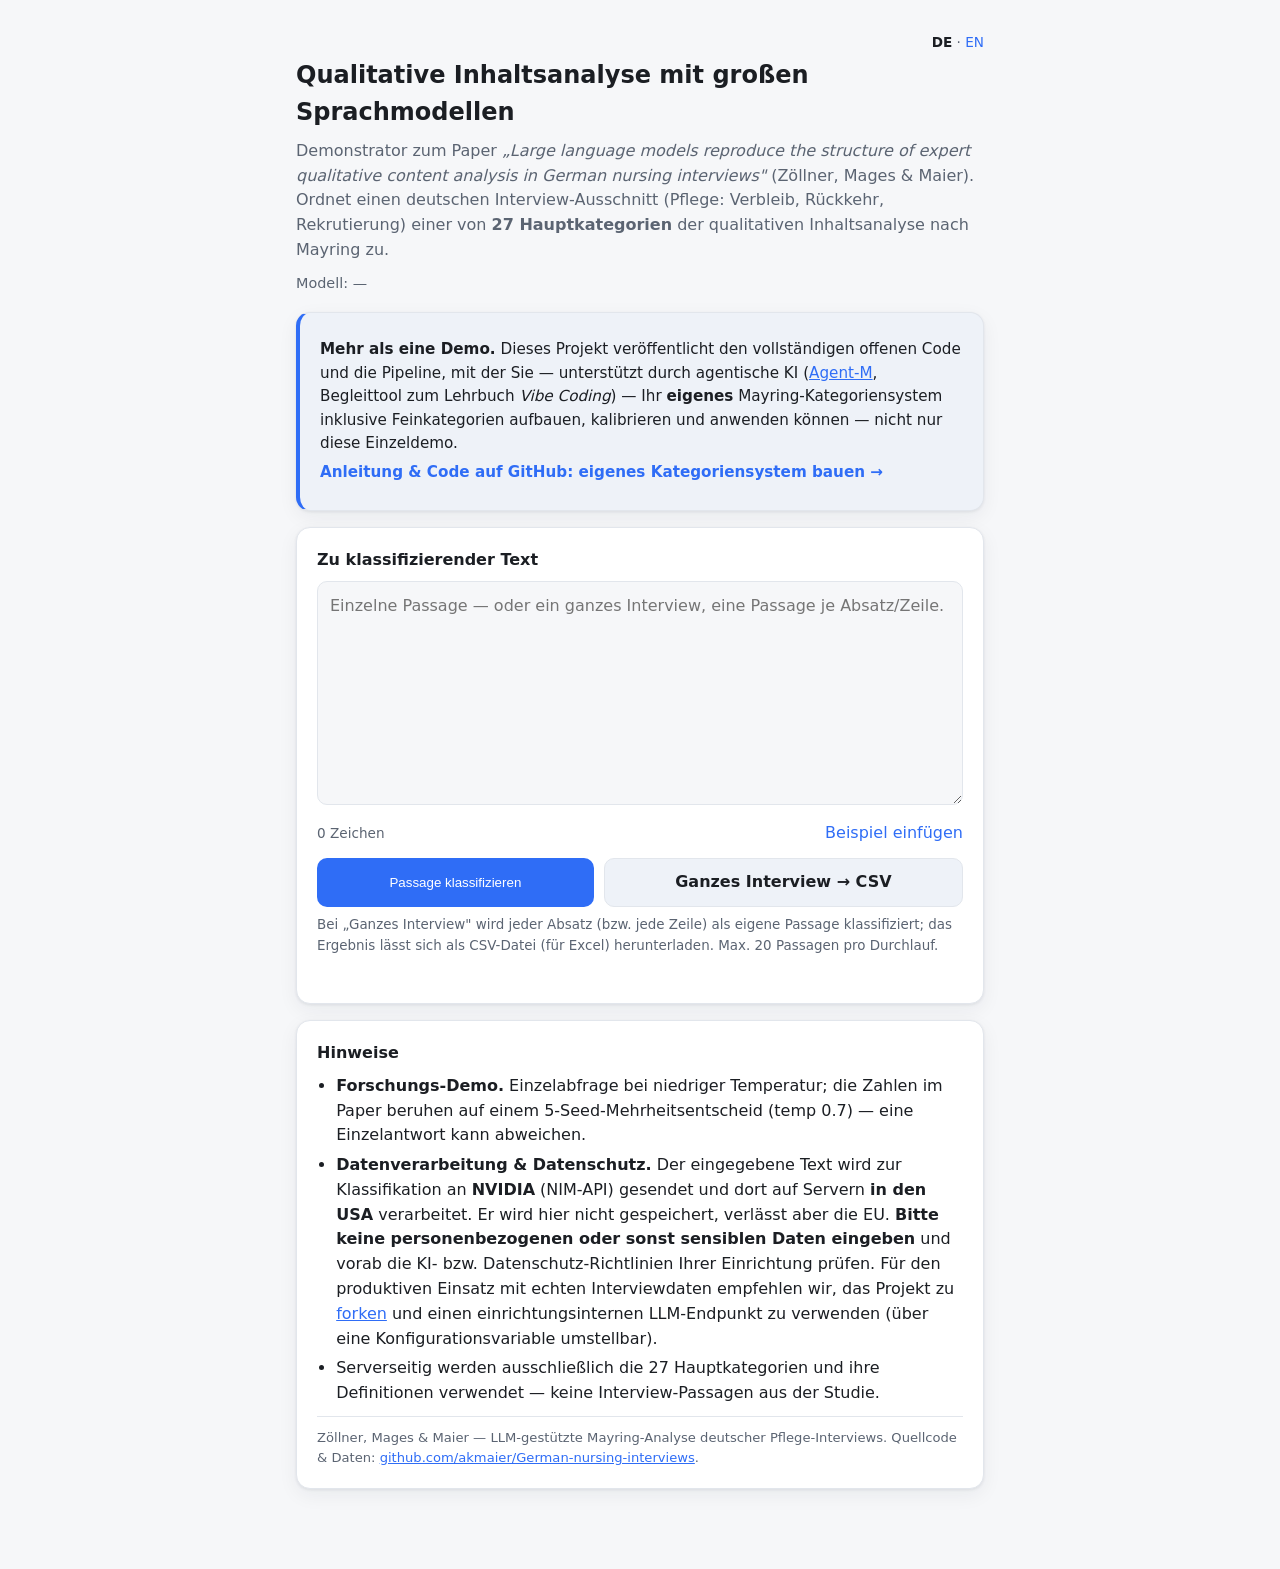
==== index.html @ 36182e56 "Pages: English variant (/en/) + i18n client + language switcher Co-Authored-By: Claude Opus 4.8 <nor" ====
<!DOCTYPE html>
<html lang="de">
<head>
<meta charset="utf-8">
<meta name="viewport" content="width=device-width, initial-scale=1">
<title>Qualitative Inhaltsanalyse mit LLMs — Demonstrator</title>
<meta name="description" content="Demonstrator zum Paper „Large language models reproduce the structure of expert qualitative content analysis in German nursing interviews" — ordnet deutschen Pflege-Interviewtext einer von 27 Mayring-Hauptkategorien zu.">
<link rel="stylesheet" href="./style.css">
<!-- Cloudflare Turnstile (loaded only if a site key is configured) -->
<script src="https://challenges.cloudflare.com/turnstile/v0/api.js?onload=onTurnstileReady&render=explicit" async defer></script>
</head>
<body>
<main class="wrap">
  <nav class="lang"><strong>DE</strong> · <a href="en/">EN</a></nav>
  <header>
    <h1>Qualitative Inhaltsanalyse mit großen Sprachmodellen</h1>
    <p class="sub">Demonstrator zum Paper <em>„Large language models reproduce the structure of expert
       qualitative content analysis in German nursing interviews"</em> (Zöllner, Mages &amp; Maier).
       Ordnet einen deutschen Interview-Ausschnitt (Pflege: Verbleib, Rückkehr, Rekrutierung)
       einer von <strong>27 Hauptkategorien</strong> der qualitativen Inhaltsanalyse nach Mayring zu.</p>
    <p class="model-line">Modell: <span id="model">…</span></p>
  </header>

  <section class="card keymsg">
    <p><strong>Mehr als eine Demo.</strong> Dieses Projekt veröffentlicht den vollständigen offenen Code und
       die Pipeline, mit der Sie — unterstützt durch agentische KI
       (<a href="https://github.com/akmaier/agent-m" target="_blank" rel="noopener">Agent&#8209;M</a>,
       Begleittool zum Lehrbuch <em>Vibe Coding</em>) — Ihr <strong>eigenes</strong> Mayring&#8209;Kategoriensystem
       inklusive Feinkategorien aufbauen, kalibrieren und anwenden können — nicht nur diese Einzeldemo.</p>
    <p><a class="keylink" href="https://github.com/akmaier/German-nursing-interviews#build-your-own-mayring-category-system-fork--agentic-pipeline"
       target="_blank" rel="noopener">Anleitung &amp; Code auf GitHub: eigenes Kategoriensystem bauen →</a></p>
  </section>

  <section class="card">
    <label for="text" class="lbl">Zu klassifizierender Text</label>
    <textarea id="text" rows="8" maxlength="20000"
      placeholder="Einzelne Passage — oder ein ganzes Interview, eine Passage je Absatz/Zeile."></textarea>
    <div class="row">
      <span id="counter" class="counter">0 Zeichen</span>
      <button id="example" type="button" class="link">Beispiel einfügen</button>
    </div>

    <div id="turnstile" class="turnstile"></div>

    <div class="btns">
      <button id="go" type="button" class="primary">Passage klassifizieren</button>
      <button id="goBatch" type="button" class="secondary">Ganzes Interview → CSV</button>
    </div>
    <p class="hint">Bei „Ganzes Interview" wird jeder Absatz (bzw. jede Zeile) als eigene Passage klassifiziert;
       das Ergebnis lässt sich als CSV-Datei (für Excel) herunterladen. Max. <span id="maxBatch">20</span> Passagen pro Durchlauf.</p>
    <p id="status" class="status" role="status" aria-live="polite"></p>
  </section>

  <section id="result" class="card result hidden" aria-live="polite"></section>

  <section id="batchResult" class="card result hidden" aria-live="polite"></section>

  <section class="card info">
    <h2>Hinweise</h2>
    <ul>
      <li><strong>Forschungs-Demo.</strong> Einzelabfrage bei niedriger Temperatur; die Zahlen im Paper
          beruhen auf einem 5-Seed-Mehrheitsentscheid (temp 0.7) — eine Einzelantwort kann abweichen.</li>
      <li><strong>Datenverarbeitung &amp; Datenschutz.</strong> Der eingegebene Text wird zur Klassifikation
          an <strong>NVIDIA</strong> (NIM-API) gesendet und dort auf Servern <strong>in den USA</strong>
          verarbeitet. Er wird hier nicht gespeichert, verlässt aber die EU. <strong>Bitte keine
          personenbezogenen oder sonst sensiblen Daten eingeben</strong> und vorab die KI- bzw.
          Datenschutz-Richtlinien Ihrer Einrichtung prüfen. Für den produktiven Einsatz mit echten
          Interviewdaten empfehlen wir, das Projekt zu
          <a href="https://github.com/akmaier/German-nursing-interviews" target="_blank" rel="noopener">forken</a>
          und einen einrichtungsinternen LLM-Endpunkt zu verwenden (über eine Konfigurationsvariable umstellbar).</li>
      <li>Serverseitig werden ausschließlich die 27 Hauptkategorien und ihre Definitionen verwendet — keine
          Interview-Passagen aus der Studie.</li>
    </ul>
    <p class="foot">
      Zöllner, Mages &amp; Maier — LLM-gestützte Mayring-Analyse deutscher Pflege-Interviews.
      Quellcode &amp; Daten: <a id="repo" href="https://github.com/akmaier/German-nursing-interviews" target="_blank" rel="noopener">github.com/akmaier/German-nursing-interviews</a>.
    </p>
  </section>
</main>
<script src="./app.js"></script>
</body>
</html>
---- style.css ----
:root{
  --bg:#f6f7f9; --fg:#1b1e23; --muted:#5b6472; --card:#ffffff; --border:#e2e6ec;
  --accent:#2f6df6; --accent-fg:#ffffff; --ok:#1a7f5a; --warn:#b4472b; --chip:#eef2f8;
  --shadow:0 1px 3px rgba(20,30,50,.08),0 6px 20px rgba(20,30,50,.06);
}
@media (prefers-color-scheme:dark){
  :root{
    --bg:#0f1115; --fg:#e7eaf0; --muted:#9aa4b2; --card:#171a21; --border:#262b34;
    --accent:#5a8bff; --accent-fg:#0b1220; --ok:#54d1a0; --warn:#ff8a66; --chip:#1d222c;
    --shadow:0 1px 3px rgba(0,0,0,.5);
  }
}
*{box-sizing:border-box}
body{margin:0;background:var(--bg);color:var(--fg);
  font:16px/1.55 system-ui,-apple-system,"Segoe UI",Roboto,sans-serif}
.wrap{max-width:720px;margin:0 auto;padding:32px 16px 64px}
header h1{font-size:1.5rem;margin:0 0 .3em}
.sub{color:var(--muted);margin:.2em 0 .6em}
.model-line{color:var(--muted);font-size:.9rem;margin:0 0 1.2em}
.card{background:var(--card);border:1px solid var(--border);border-radius:14px;
  padding:20px;margin:16px 0;box-shadow:var(--shadow)}
.lbl{display:block;font-weight:600;margin-bottom:8px}
textarea{width:100%;resize:vertical;border:1px solid var(--border);border-radius:10px;
  padding:12px;background:var(--bg);color:var(--fg);font:inherit}
textarea:focus{outline:2px solid var(--accent);border-color:transparent}
.row{display:flex;justify-content:space-between;align-items:center;margin:8px 0 4px}
.counter{color:var(--muted);font-size:.85rem}
.link{background:none;border:none;color:var(--accent);cursor:pointer;font:inherit;padding:0}
.link:hover{text-decoration:underline}
.turnstile{margin:12px 0;min-height:0}
.primary{margin-top:10px;width:100%;background:var(--accent);color:var(--accent-fg);
  border:none;border-radius:10px;padding:13px 16px;font:600 1rem/1 inherit;cursor:pointer}
.primary:disabled{opacity:.55;cursor:not-allowed}
.status{min-height:1.2em;margin:.6em 0 0;color:var(--muted);font-size:.92rem}
.status.err{color:var(--warn)}
.hidden{display:none}
.result h2{margin:0 0 .3em;font-size:1.05rem;color:var(--muted);font-weight:600}
.cat-id{font:600 .8rem/1 ui-monospace,monospace;color:var(--muted)}
.cat-name{font-size:1.35rem;font-weight:700;margin:.15em 0}
.chip{display:inline-block;background:var(--chip);border:1px solid var(--border);
  border-radius:999px;padding:3px 10px;font-size:.8rem;color:var(--muted);margin:.2em 0}
.def{color:var(--muted);margin:.5em 0}
.begr{border-left:3px solid var(--accent);padding:.1em 0 .1em .8em;margin:.8em 0;color:var(--fg)}
.alts{margin:.8em 0 0;padding:0;list-style:none;display:flex;flex-wrap:wrap;gap:8px}
.alts li{background:var(--chip);border:1px solid var(--border);border-radius:8px;
  padding:6px 10px;font-size:.85rem}
.alts .aid{font:600 .72rem/1 ui-monospace,monospace;color:var(--muted);display:block}
.note{color:var(--muted);font-size:.82rem;margin:1em 0 0}
.info h2{font-size:1rem;margin:0 0 .5em}
.info ul{margin:0 0 .6em;padding-left:1.2em}
.info li{margin:.3em 0}
.foot{color:var(--muted);font-size:.82rem;border-top:1px solid var(--border);padding-top:.8em;margin:.8em 0 0}
a{color:var(--accent)}

/* whole-interview batch mode */
.btns{display:flex;gap:10px;margin-top:10px;flex-wrap:wrap}
.btns .primary,.btns .secondary{margin-top:0;flex:1 1 auto;width:auto;min-width:160px}
.secondary{background:var(--chip);color:var(--fg);border:1px solid var(--border);
  border-radius:10px;padding:11px 14px;font:inherit;font-weight:600;cursor:pointer}
.secondary:hover{border-color:var(--accent)}
.secondary:disabled{opacity:.55;cursor:not-allowed}
.hint{color:var(--muted);font-size:.84rem;margin:.6em 0 0}
.batchhead{display:flex;align-items:center;justify-content:space-between;gap:10px;flex-wrap:wrap}
.batchhead h2{margin:0}
.batchhead .secondary{margin:0;flex:0 0 auto}
.tablewrap{overflow-x:auto;margin-top:.6em}
.btable{width:100%;border-collapse:collapse;font-size:.86rem}
.btable th,.btable td{text-align:left;padding:7px 9px;border-bottom:1px solid var(--border);vertical-align:top}
.btable th{color:var(--muted);font-weight:600;white-space:nowrap}
.btable .pcell{max-width:34ch;color:var(--fg)}
.btable .err{color:var(--warn)}

/* key-message callout */
.keymsg{border-left:4px solid var(--accent);background:var(--chip)}
.keymsg p{margin:.35em 0;font-size:.95rem}
.keylink{color:var(--accent);font-weight:600;text-decoration:none}
.keylink:hover{text-decoration:underline}

/* language switcher */
.lang{text-align:right;font-size:.85rem;margin:0 0 .3em;color:var(--muted)}
.lang a{color:var(--accent);text-decoration:none}
.lang a:hover{text-decoration:underline}
.lang strong{color:var(--fg)}
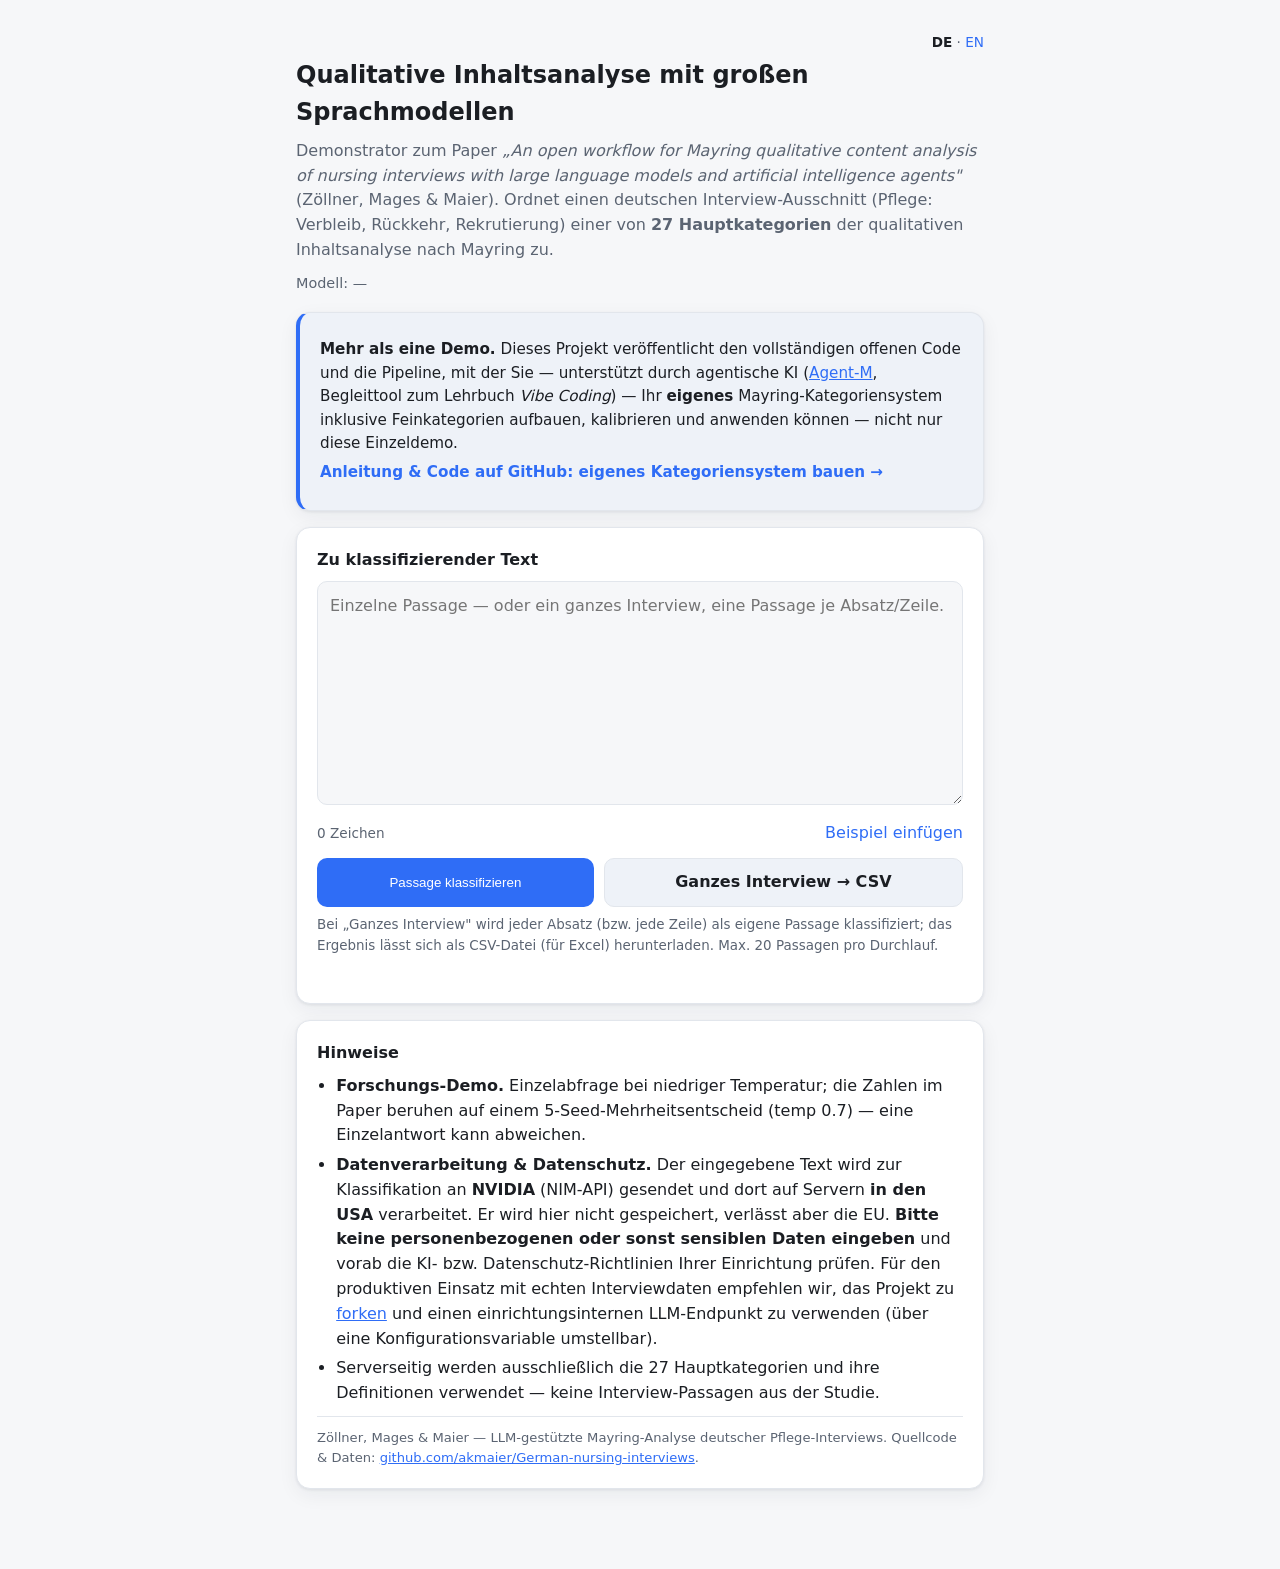
==== commit 5c7e3875: "Retitle demonstrator to submission title Update the quoted paper title in the DE and EN demonstrator" ====
--- a/index.html
+++ b/index.html
@@ -4,7 +4,7 @@
 <meta charset="utf-8">
 <meta name="viewport" content="width=device-width, initial-scale=1">
 <title>Qualitative Inhaltsanalyse mit LLMs — Demonstrator</title>
-<meta name="description" content="Demonstrator zum Paper „Large language models reproduce the structure of expert qualitative content analysis in German nursing interviews" — ordnet deutschen Pflege-Interviewtext einer von 27 Mayring-Hauptkategorien zu.">
+<meta name="description" content="Demonstrator zum Paper „An open workflow for Mayring qualitative content analysis of nursing interviews with large language models and artificial intelligence agents" — ordnet deutschen Pflege-Interviewtext einer von 27 Mayring-Hauptkategorien zu.">
 <link rel="stylesheet" href="./style.css">
 <!-- Cloudflare Turnstile (loaded only if a site key is configured) -->
 <script src="https://challenges.cloudflare.com/turnstile/v0/api.js?onload=onTurnstileReady&render=explicit" async defer></script>
@@ -14,8 +14,8 @@
   <nav class="lang"><strong>DE</strong> · <a href="en/">EN</a></nav>
   <header>
     <h1>Qualitative Inhaltsanalyse mit großen Sprachmodellen</h1>
-    <p class="sub">Demonstrator zum Paper <em>„Large language models reproduce the structure of expert
-       qualitative content analysis in German nursing interviews"</em> (Zöllner, Mages &amp; Maier).
+    <p class="sub">Demonstrator zum Paper <em>„An open workflow for Mayring qualitative content analysis of nursing
+       interviews with large language models and artificial intelligence agents"</em> (Zöllner, Mages &amp; Maier).
        Ordnet einen deutschen Interview-Ausschnitt (Pflege: Verbleib, Rückkehr, Rekrutierung)
        einer von <strong>27 Hauptkategorien</strong> der qualitativen Inhaltsanalyse nach Mayring zu.</p>
     <p class="model-line">Modell: <span id="model">…</span></p>
